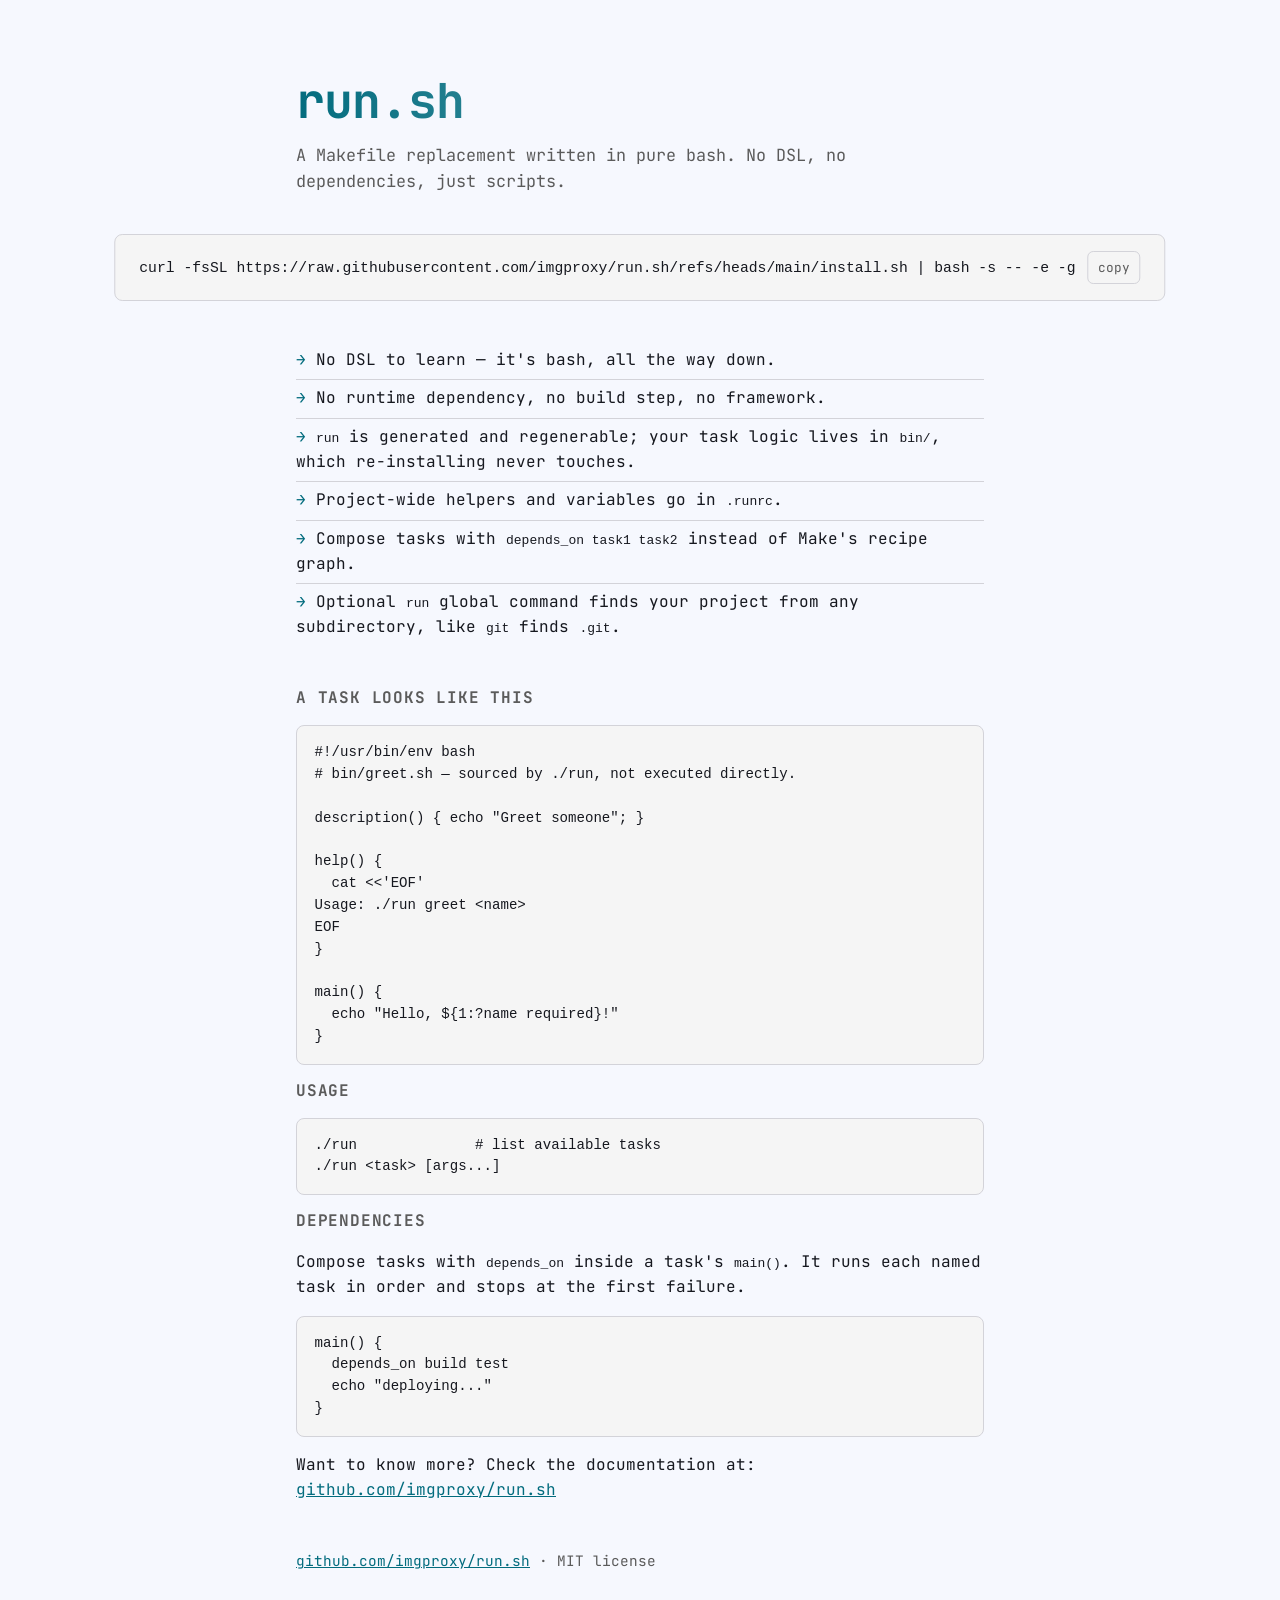
==== github.io/index.html @ 9d8aa688 "docs -> github.io" ====
<!doctype html>
<html lang="en">

<head>
  <meta charset="utf-8">
  <meta name="viewport" content="width=device-width, initial-scale=1">
  <link rel="preconnect" href="https://fonts.googleapis.com">
  <link rel="preconnect" href="https://fonts.gstatic.com" crossorigin>
  <link href="https://fonts.googleapis.com/css2?family=JetBrains+Mono:wght@400;700&display=swap" rel="stylesheet">
  <title>run.sh</title>
  <meta name="description"
    content="A Makefile replacement written in pure bash. No DSL, no dependencies, just scripts.">
  <link rel="stylesheet" href="style.css">
</head>

<body>

  <h1>run.sh</h1>
  <p class="tagline">A Makefile replacement written in pure bash. No DSL, no dependencies, just scripts.</p>

  <div class="install">
    <code
      id="install-cmd">curl -fsSL https://raw.githubusercontent.com/imgproxy/run.sh/refs/heads/main/install.sh | bash -s -- -e -g</code>
    <button class="copy-btn" onclick="copyInstall(this)">copy</button>
  </div>

  <ul class="points">
    <li>No DSL to learn — it's bash, all the way down.</li>
    <li>No runtime dependency, no build step, no framework.</li>
    <li><code>run</code> is generated and regenerable; your task logic lives in <code>bin/</code>, which re-installing
      never touches.</li>
    <li>Project-wide helpers and variables go in <code>.runrc</code>.</li>
    <li>Compose tasks with <code>depends_on task1 task2</code> instead of Make's recipe graph.</li>
    <li>Optional <code>run</code> global command finds your project from any subdirectory, like <code>git</code> finds
      <code>.git</code>.
    </li>
  </ul>

  <section>
    <h2>A task looks like this</h2>
    <pre class="snippet"><code>#!/usr/bin/env bash
# bin/greet.sh — sourced by ./run, not executed directly.

description() { echo "Greet someone"; }

help() {
  cat &lt;&lt;'EOF'
Usage: ./run greet &lt;name&gt;
EOF
}

main() {
  echo "Hello, ${1:?name required}!"
}</code></pre>
  </section>

  <section>
    <h2>Usage</h2>
    <pre class="snippet"><code>./run              # list available tasks
./run &lt;task&gt; [args...]</code></pre>
  </section>

  <section>
    <h2>Dependencies</h2>
    <p>
      Compose tasks with <code>depends_on</code> inside a task's <code>main()</code>.
      It runs each named task in order and stops at the first failure.
    </p>
    <pre class="snippet"><code>main() {
  depends_on build test
  echo "deploying..."
}</code></pre>
  </section>

  <section>
    <p>
      Want to know more? Check the documentation at:
      <a href="https://github.com/imgproxy/run.sh">github.com/imgproxy/run.sh</a>
    </p>
  </section>

  <footer>
    <a href="https://github.com/imgproxy/run.sh">github.com/imgproxy/run.sh</a> · MIT license
  </footer>

  <script>
    function copyInstall(btn) {
      var text = document.getElementById('install-cmd').textContent;
      navigator.clipboard.writeText(text).then(function () {
        var original = btn.textContent;
        btn.textContent = 'copied';
        setTimeout(function () { btn.textContent = original; }, 1500);
      });
    }
  </script>

</body>

</html>
---- github.io/style.css ----
:root {
  color-scheme: light dark;
  --bg: #f6f8fe;
  --fg: #16181f;
  --muted: #5b5b5b;
  --border: #d3d3d9;
  --code-bg: #f5f5f5;
  --accent: #036c7e;
  --accent-sec: #7fb8c4;
  --ok: #2e7d32;
  --warn: #b5b500;
  --err: #c45c4e;
  --highlight: #53d1ff;
}

@media (prefers-color-scheme: dark) {
  :root {
    --bg: #0d0d0f;
    --fg: #f6f8fe;
    --muted: #a09caa;
    --border: #252535;
    --code-bg: #16181f;
    --accent: #53d1ff;
    --accent-sec: #7fb8c4;
    --ok: #a6e3a1;
    --warn: #ffffa0;
    --err: #ffaba0;
    --highlight: #036c7e;
  }
}

* {
  box-sizing: border-box;
}

html,
body {
  margin: 0;
  padding: 0;
  background: var(--bg);
  color: var(--fg);
}

body {
  font-family: "JetBrains Mono", ui-monospace, SFMono-Regular, Menlo, Consolas, "Liberation Mono", monospace;
  line-height: 1.55;
  max-width: 46rem;
  margin: 0 auto;
  padding: 4rem 1.5rem 5rem;
}

h1 {
  font-size: 3rem;
  margin: 0 0 0.25rem;
  background: linear-gradient(90deg, var(--accent), var(--accent-sec));
  -webkit-background-clip: text;
  background-clip: text;
  color: transparent;
  letter-spacing: -0.02em;
}

.tagline {
  color: var(--muted);
  margin: 0 0 2.5rem;
  font-size: 1.05rem;
}

.install {
  position: relative;
  left: 50%;
  transform: translateX(-50%);
  width: max-content;
  max-width: 90vw;
  display: flex;
  align-items: center;
  gap: 0.75rem;
  padding: 1rem 1.5rem;
  background: var(--code-bg);
  border: 1px solid var(--border);
  border-radius: 8px;
  margin-bottom: 2.5rem;
}

.install:focus-within {
  border-color: var(--accent);
}

.install code {
  flex: 1;
  min-width: 0;
  overflow-x: auto;
  white-space: pre;
  font-size: 0.92rem;
}

.copy-btn {
  flex-shrink: 0;
  font: inherit;
  font-size: 0.8rem;
  background: transparent;
  color: var(--muted);
  border: 1px solid var(--border);
  border-radius: 6px;
  padding: 0.35rem 0.6rem;
  cursor: pointer;
}

.copy-btn:hover {
  color: var(--accent);
  border-color: var(--accent);
}

ul.points {
  list-style: none;
  margin: 0 0 2.5rem;
  padding: 0;
}

ul.points li {
  padding: 0.4rem 0;
  border-bottom: 1px solid var(--border);
}

ul.points li:last-child {
  border-bottom: none;
}

ul.points li::before {
  content: "→ ";
  color: var(--accent);
}

section h2 {
  font-size: 1rem;
  text-transform: uppercase;
  letter-spacing: 0.05em;
  color: var(--muted);
  margin: 0 0 0.75rem;
}

pre.snippet {
  background: var(--code-bg);
  border: 1px solid var(--border);
  border-radius: 8px;
  padding: 1rem 1.1rem;
  overflow-x: auto;
  font-size: 0.88rem;
}

footer {
  margin-top: 3rem;
  color: var(--muted);
  font-size: 0.9rem;
}

a {
  color: var(--accent);
}
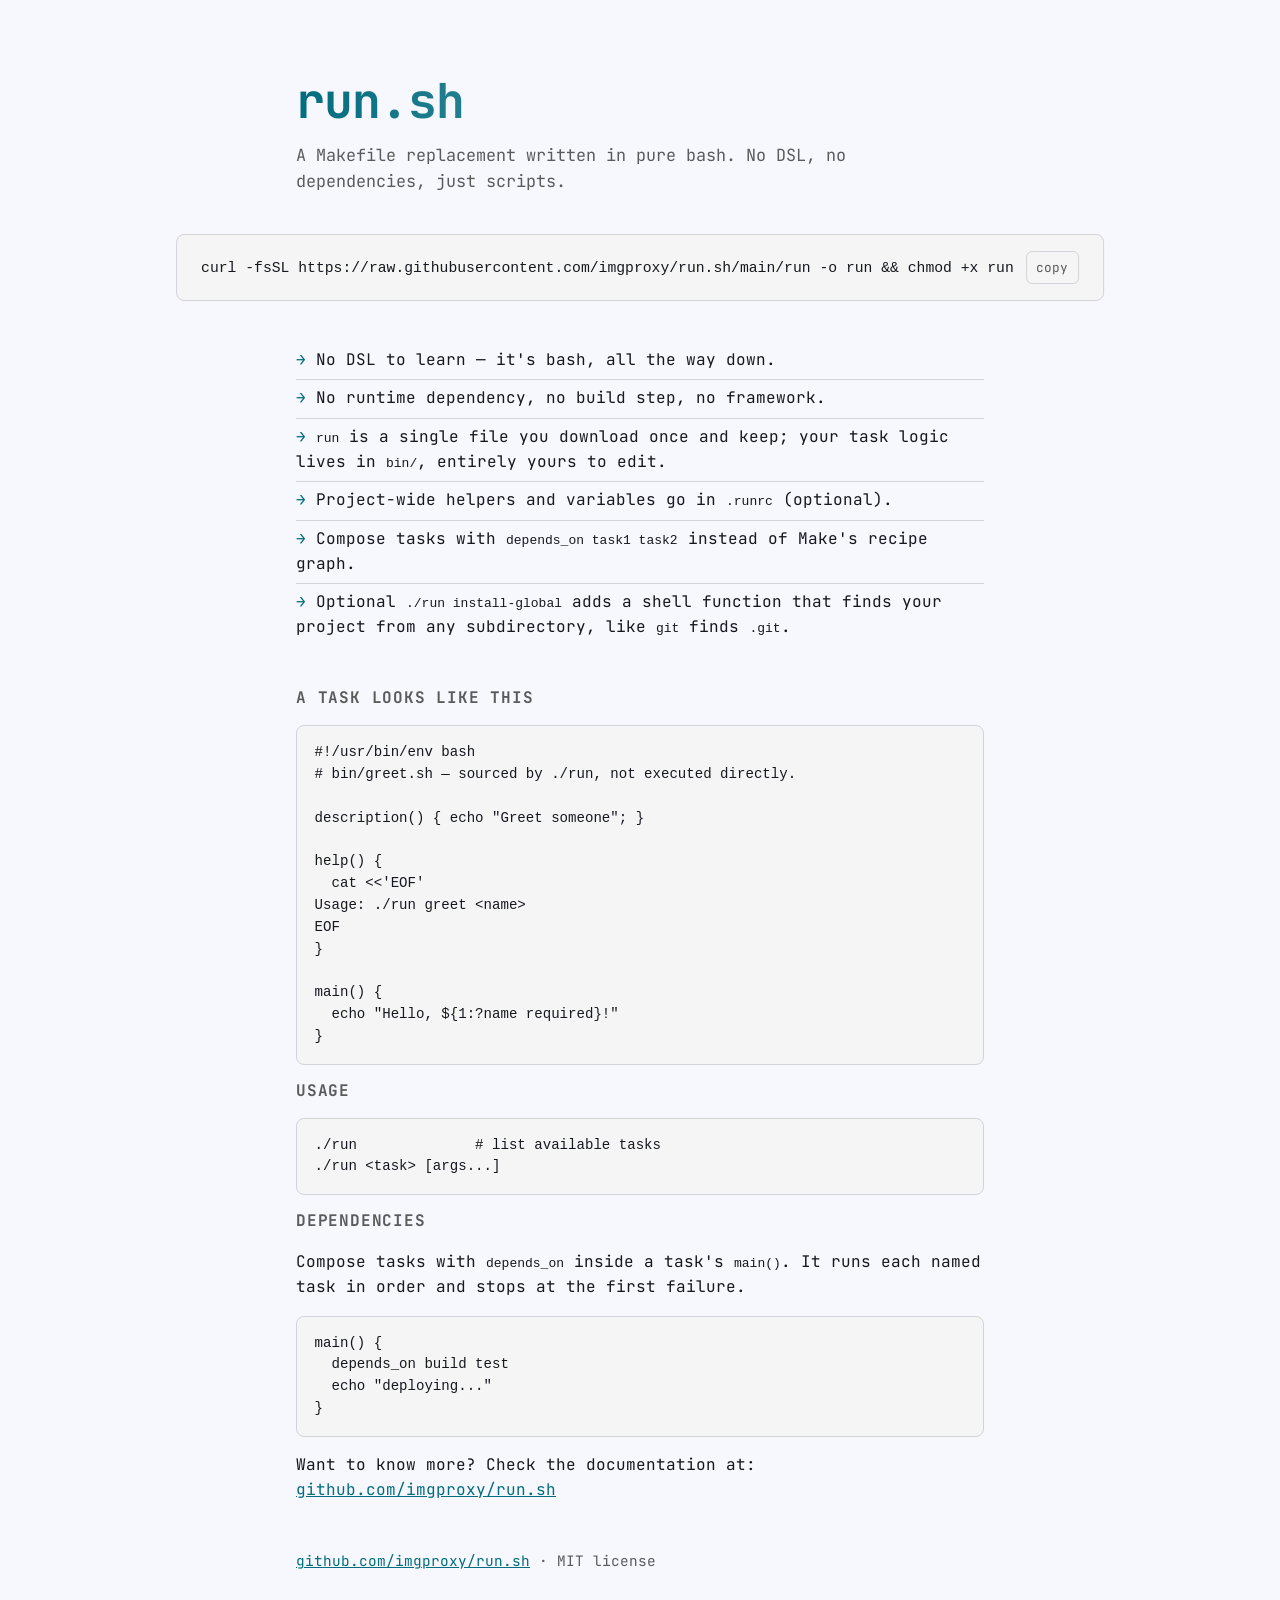
==== commit 4553cfdd: "removed install script" ====
--- a/github.io/index.html
+++ b/github.io/index.html
@@ -20,19 +20,19 @@
 
   <div class="install">
     <code
-      id="install-cmd">curl -fsSL https://raw.githubusercontent.com/imgproxy/run.sh/refs/heads/main/install.sh | bash -s -- -e -g</code>
+      id="install-cmd">curl -fsSL https://raw.githubusercontent.com/imgproxy/run.sh/main/run -o run && chmod +x run</code>
     <button class="copy-btn" onclick="copyInstall(this)">copy</button>
   </div>
 
   <ul class="points">
     <li>No DSL to learn — it's bash, all the way down.</li>
     <li>No runtime dependency, no build step, no framework.</li>
-    <li><code>run</code> is generated and regenerable; your task logic lives in <code>bin/</code>, which re-installing
-      never touches.</li>
-    <li>Project-wide helpers and variables go in <code>.runrc</code>.</li>
+    <li><code>run</code> is a single file you download once and keep; your task logic lives in <code>bin/</code>, entirely
+      yours to edit.</li>
+    <li>Project-wide helpers and variables go in <code>.runrc</code> (optional).</li>
     <li>Compose tasks with <code>depends_on task1 task2</code> instead of Make's recipe graph.</li>
-    <li>Optional <code>run</code> global command finds your project from any subdirectory, like <code>git</code> finds
-      <code>.git</code>.
+    <li>Optional <code>./run install-global</code> adds a shell function that finds your project from any
+      subdirectory, like <code>git</code> finds <code>.git</code>.
     </li>
   </ul>
 
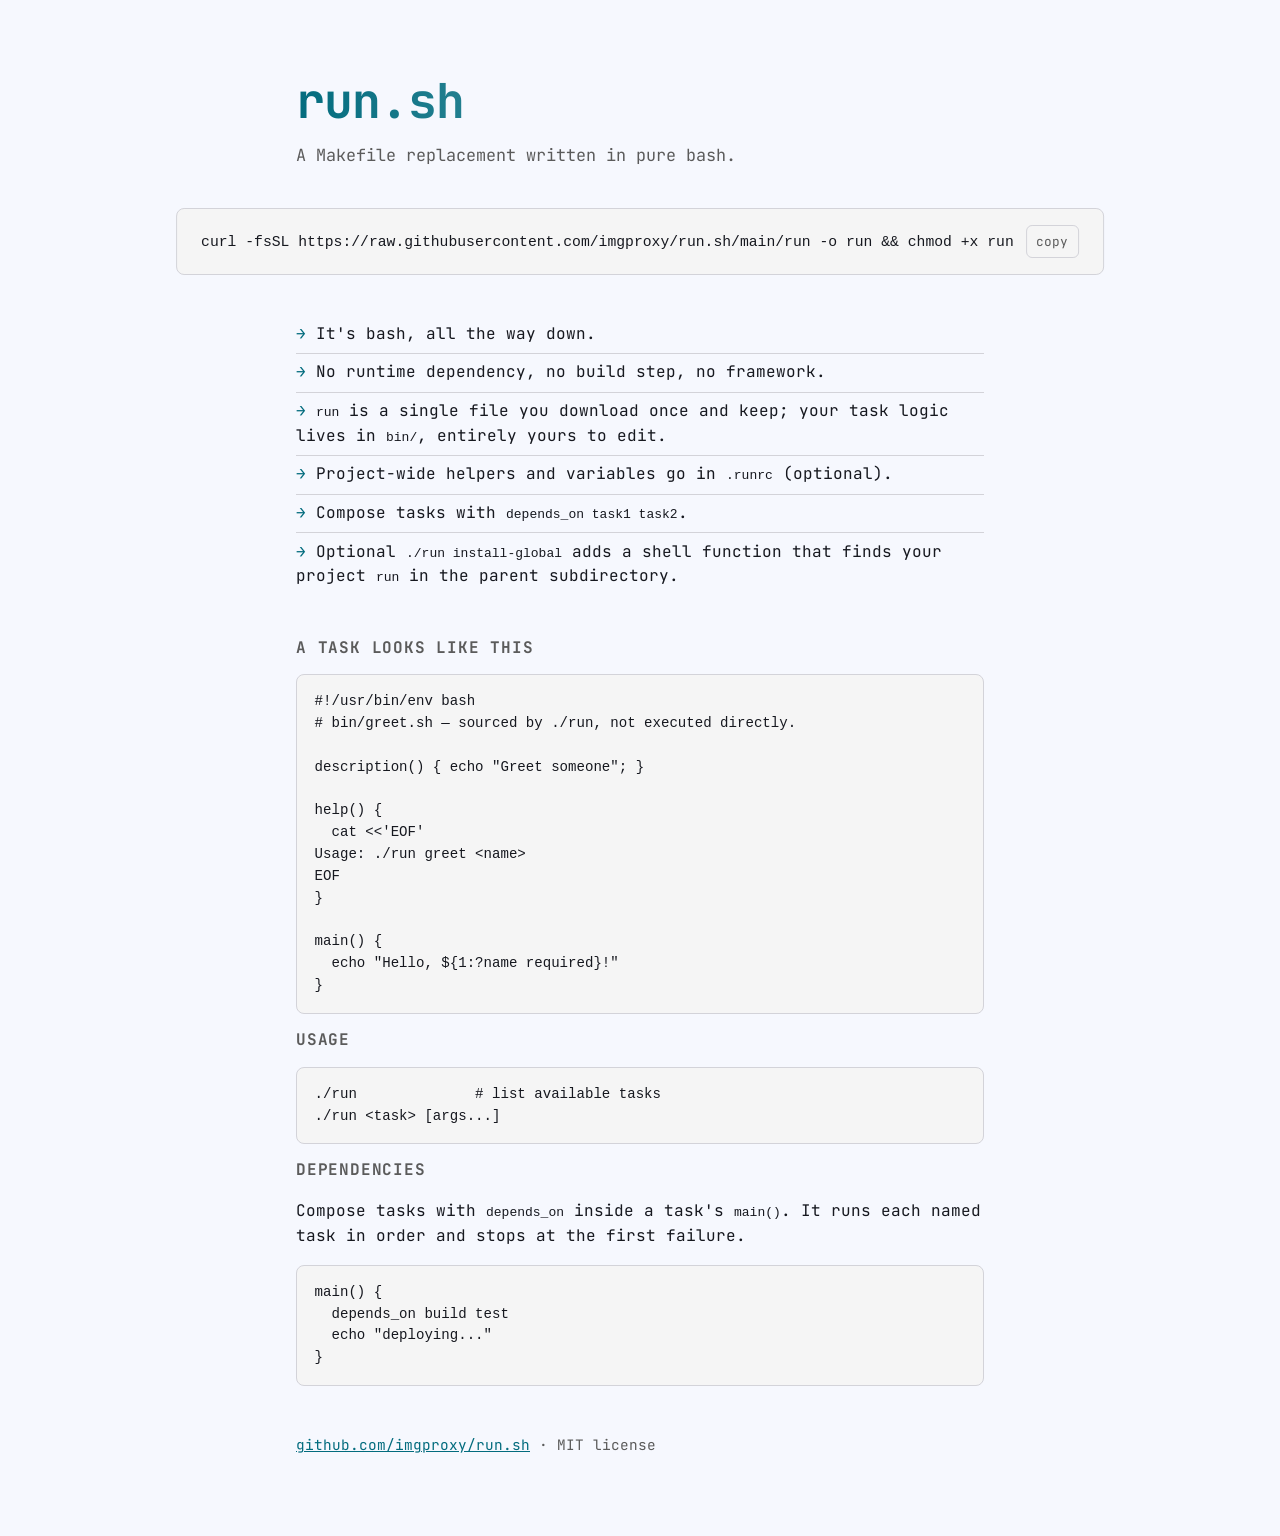
==== commit c82bba78: "README and index.html fixes" ====
--- a/github.io/index.html
+++ b/github.io/index.html
@@ -16,7 +16,7 @@
 <body>
 
   <h1>run.sh</h1>
-  <p class="tagline">A Makefile replacement written in pure bash. No DSL, no dependencies, just scripts.</p>
+  <p class="tagline">A Makefile replacement written in pure bash.</p>
 
   <div class="install">
     <code
@@ -25,14 +25,14 @@
   </div>
 
   <ul class="points">
-    <li>No DSL to learn — it's bash, all the way down.</li>
+    <li>It's bash, all the way down.</li>
     <li>No runtime dependency, no build step, no framework.</li>
-    <li><code>run</code> is a single file you download once and keep; your task logic lives in <code>bin/</code>, entirely
-      yours to edit.</li>
+    <li><code>run</code> is a single file you download once and keep; your task logic lives in <code>bin/</code>,
+      entirely yours to edit.</li>
     <li>Project-wide helpers and variables go in <code>.runrc</code> (optional).</li>
-    <li>Compose tasks with <code>depends_on task1 task2</code> instead of Make's recipe graph.</li>
-    <li>Optional <code>./run install-global</code> adds a shell function that finds your project from any
-      subdirectory, like <code>git</code> finds <code>.git</code>.
+    <li>Compose tasks with <code>depends_on task1 task2</code>.</li>
+    <li>Optional <code>./run install-global</code> adds a shell function that finds your project <code>run</code> in the
+      parent subdirectory.</li>
     </li>
   </ul>
 
@@ -72,13 +72,6 @@
 }</code></pre>
   </section>
 
-  <section>
-    <p>
-      Want to know more? Check the documentation at:
-      <a href="https://github.com/imgproxy/run.sh">github.com/imgproxy/run.sh</a>
-    </p>
-  </section>
-
   <footer>
     <a href="https://github.com/imgproxy/run.sh">github.com/imgproxy/run.sh</a> · MIT license
   </footer>
